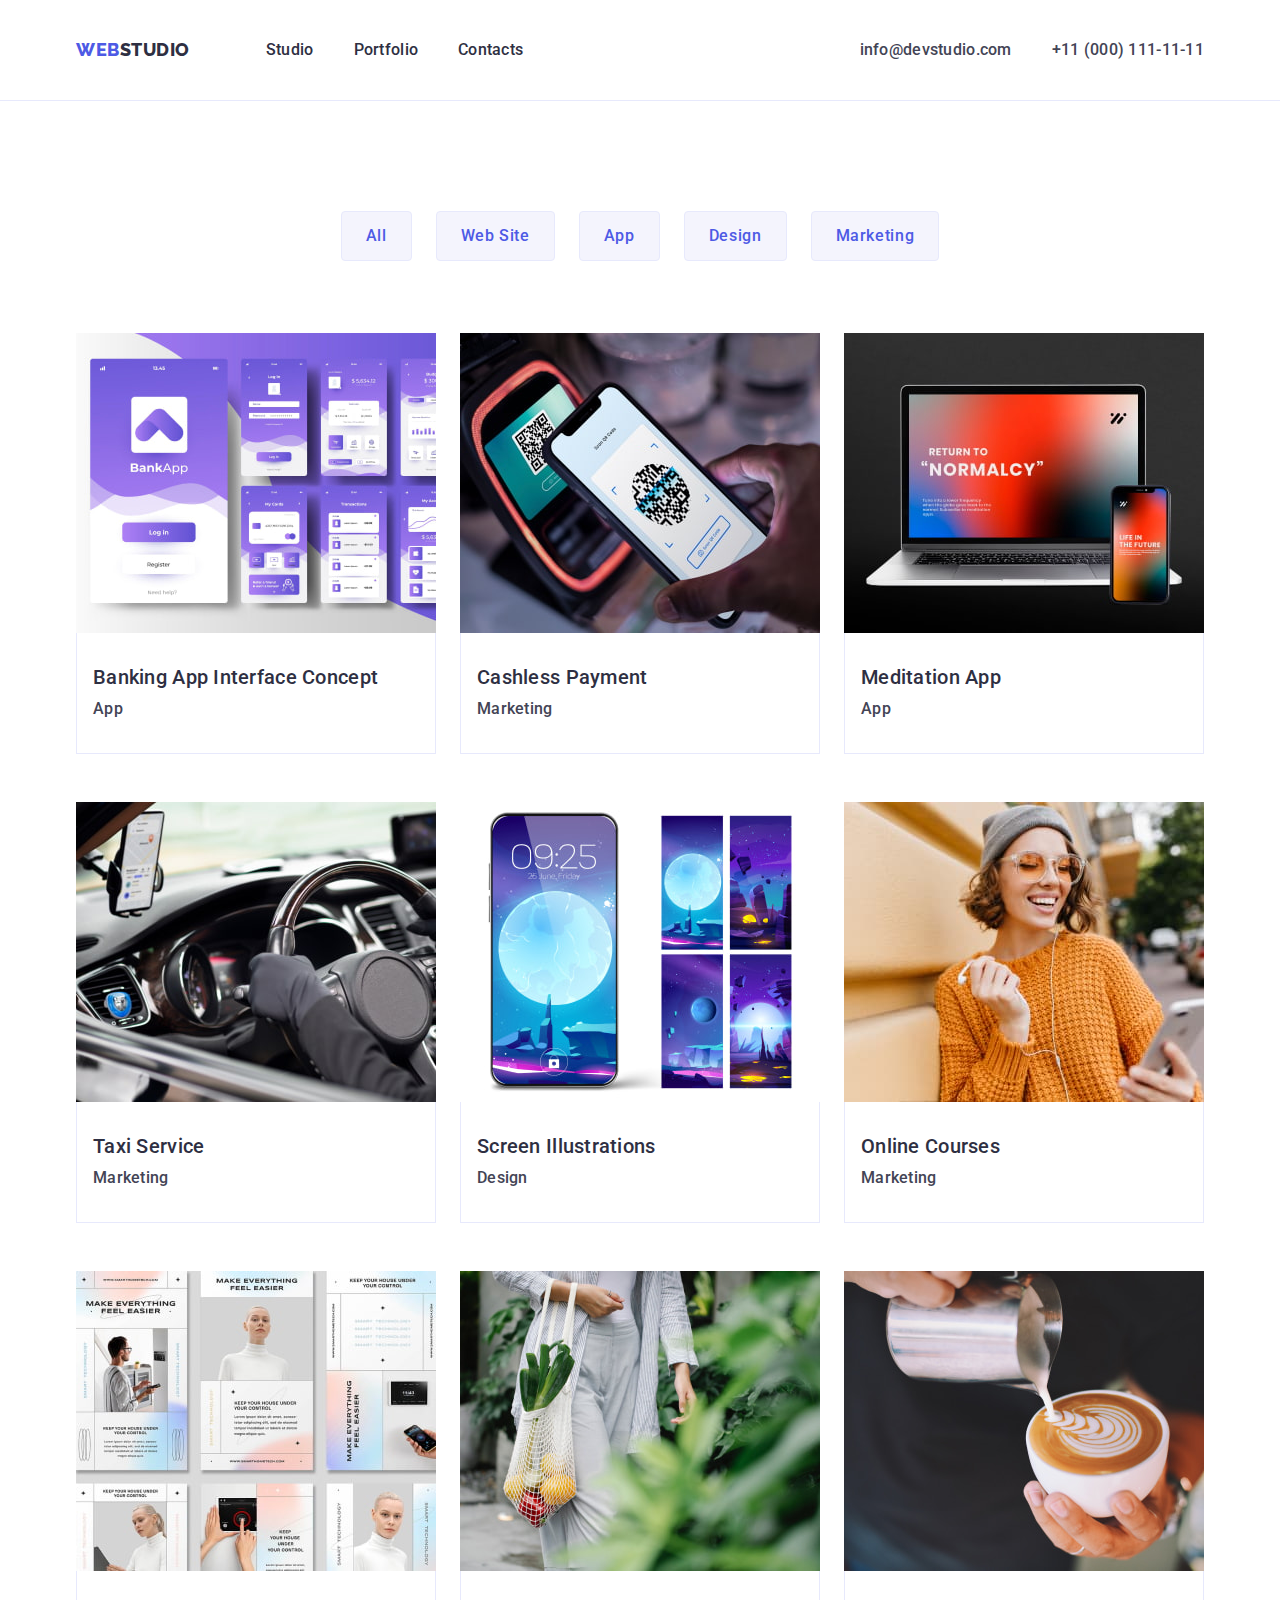
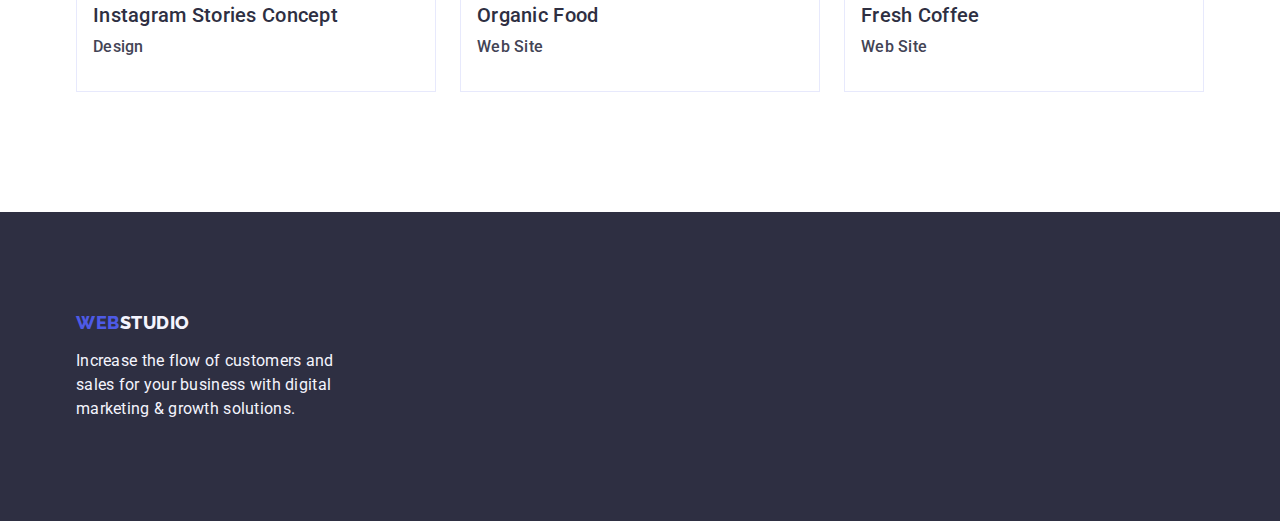
==== portfolio.html @ 1ec97498 "Initial commit" ====
<!DOCTYPE html>
<html lang="en">
  <head>
    <meta charset="UTF-8" />
    <meta http-equiv="X-UA-Compatible" content="IE=edge" />
    <meta name="viewport" content="width=device-width, initial-scale=1.0" />

    <title>WebStudio</title>
    <!--fonts-->
    <link rel="preconnect" href="https://fonts.googleapis.com" />
    <link rel="preconnect" href="https://fonts.gstatic.com" crossorigin />
    <link
      href="https://fonts.googleapis.com/css2?family=Raleway:wght@800&family=Roboto:wght@400;500;700;900&display=swap"
      rel="stylesheet"
    />
    <!--normalize-->
    <link rel="stylesheet" href="https://cdn.jsdelivr.net/npm/modern-normalize@2.0.0/modern-normalize.min.css">


    <!--css-->
    <link rel="stylesheet" href="./css/styles.css" />
  </head>
  <body class="body">
    <!--TopLine-->
    <header class="header">
      <div class="container header-cont">
        <nav class="nav">
          <a class="logo link" href="./index.html">Web<span class="logo-span">Studio</span></a>
          <ul class="list nav-list">
            <li class="nav-list-link">
              <a class="link nav-list-item" href="./index.html">Studio</a>
            </li>
            <li class="nav-list-link">
              <a class="link nav-list-item" href="./portfolio.html">Portfolio</a>
            </li>
            <li class="nav-list-link">
              <a class="link nav-list-item" href="">Contacts</a>
            </li>
          </ul>
        </nav>
        <address class="adr">
          <ul class="list adr-list">
            <li>
              <a class="contact link" href="mailto:info@devstudio.com">info@devstudio.com</a>
            </li>
            <li><a class="contact link" href="tel:+110001111111">+11 (000) 111-11-11</a></li>
          </ul>
        </address>
      </div>
    </header>
    <main>
      <!--section 1 portf-->
      <section class="scroll-section">
        <div class="container">
          <h1 class="visually-hidden">portfolio</h1>
          <ul class="list portf-btn">
            <li><button type="button" class="scroll-btn">All</button></li>
            <li><button type="button" class="scroll-btn">Web Site</button></li>
            <li><button type="button" class="scroll-btn">App</button></li>
            <li><button type="button" class="scroll-btn">Design</button></li>
            <li><button type="button" class="scroll-btn">Marketing</button></li>
          </ul>
        

        <ul class="list portf-list">
          <li class="portf-item">
            <a class="link" href="">
              <img class="img-portf" src="./images/portfolio/r1-3.jpg" alt="interesting picture" width="360" />
              <div class="name-container">
                <h2 class="row-title">Banking App Interface Concept</h2>
                <p class="row-paragf">App</p>
              </div>
            </a>
          </li>
          <li class="portf-item">
            <a class="link" href="">
              <img class="img-portf" src="./images/portfolio/r1-2.jpg" alt="interesting picture" width="360" />
              <div class="name-container">
                <h2 class="row-title">Cashless Payment</h2>
                <p class="row-paragf">Marketing</p>
              </div>
            </a>
          </li>
          <li class="portf-item">
            <a class="link" href="">
              <img class="img-portf" src="./images/portfolio/r1-1.jpg" alt="interesting picture" width="360" />
              <div class="name-container">
                <h2 class="row-title">Meditation App</h2>
                <p class="row-paragf">App</p>
              </div>
            </a>
          </li>

          <li class="portf-item">
            <a class="link" href="">
              <img class="img-portf" src="./images/portfolio/r2-3.jpg" alt="interesting picture" width="360" />
              <div class="name-container">
                <h2 class="row-title">Taxi Service</h2>
                <p class="row-paragf">Marketing</p>
              </div>
            </a>
          </li>
          <li class="portf-item">
            <a class="link" href="">
              <img class="img-portf" src="./images/portfolio/r2-2.jpg" alt="interesting picture" width="360" />
              <div class="name-container">
                <h2 class="row-title">Screen Illustrations</h2>
                <p class="row-paragf">Design</p>
              </div>
            </a>
          </li>
          <li class="portf-item">
            <a class="link" href="">
              <img class="img-portf" src="./images/portfolio/r2-1.jpg" alt="interesting picture" width="360" />
              <div class="name-container">
                <h2 class="row-title">Online Courses</h2>
                <p class="row-paragf">Marketing</p>
              </div>
            </a>
          </li>

          <li class="portf-item">
            <a class="link" href="">
              <img class="img-portf" src="./images/portfolio/r3-1.jpg" alt="interesting picture" width="360" />
              <div class="name-container">
                <h2 class="row-title">Instagram Stories Concept</h2>
                <p class="row-paragf">Design</p>
              </div>
            </a>
          </li>
          <li class="portf-item">
            <a class="link" href="">
              <img class="img-portf" src="./images/portfolio/r3-2.jpg" alt="interesting picture" width="360" />
              <div class="name-container">
                <h2 class="row-title">Organic Food</h2>
                <p class="row-paragf">Web Site</p>
              </div>
            </a>
          </li>
          <li class="portf-item">
            <a class="link" href="">
              <img class="img-portf" src="./images/portfolio/r3-3.jpg" alt="interesting picture" width="360" />
              <div class="name-container">
                <h2 class="row-title">Fresh Coffee</h2>
                <p class="row-paragf">Web Site</p>
              </div>
            </a>
          </li>
        </ul>
      </div>
      </section>
    </main>
    <!--footer-->
    <footer class="footer">
      <div class="container">
        <a class="footer-logo link" href="./index.html"
          >Web<span class="footer-logo-span">Studio</span></a
        >
        <p class="footer-par">
          Increase the flow of customers and sales for your business with digital marketing & growth
          solutions.
        </p>
      </div>
    </footer>
  </body>
</html>
---- css/styles.css ----
/** common styles**/

:root {
  --maincolor: #434455;
  --mainbg: #ffffff;
  --main-white: #f4f4fd;
  --main-blue: #2e2f42;
  --link-hov-foc: #404bbf;
  --logo1color: #4d5ae5;
}

body {
  font-family: 'Roboto', sans-serif;
  font-size: 14px;
  letter-spacing: 0.02em;
  line-height: 1.29;
  font-weight: 400;
  color: var(--maincolor);
  background-color: var(--mainbg);
}

*,
**::before,
**::after {
  box-sizing: border-box;
}
img {
  display: block;
}

h1,
h2,
h3,
h4,
h5,
h6,
p {
  margin: 0;
}

ol,
ul {
  list-style: none;
  padding: 0;
}
address {
  font-style: normal;
}

button {
  cursor: pointer;
}

.list {
  list-style: none;
  text-decoration: none;
}

.link {
  text-decoration: none;
  font-weight: 500;
  font-size: 16px;
  line-height: 1.5;

  color: var(--main-blue);
}

.link:focus,
.link:hover {
  color: var(--link-hov-foc);
  background-color: var(--mainbg);
}

.container {
  width: 1158px;
  margin-left: auto;
  margin-right: auto;
  padding-left: 15px;
  padding-right: 15px;
}
.section {
  padding-top: 60px;
  padding-bottom: 60px;
}
.visually-hidden {
  position: absolute;
  width: 1px;
  height: 1px;
  margin: -1px;
  border: 0;
  padding: 0;
  
  white-space: nowrap;
  clip-path: inset(100%);
  clip: rect(0 0 0 0);
  overflow: hidden;
}

/** header**/
.header {
  border-bottom: 1px solid #e7e9fc;
}
.header-cont {
  display: flex;
  align-items: center;
  justify-content: space-between;
}

.nav {
  background-color: var(--mainbg);
  display: flex;
  align-items: center;
}

.logo {
  font-family: 'Raleway', sans-serif;
  font-style: normal;
  font-weight: 800;
  font-size: 18px;
  line-height: 1.17;
  letter-spacing: 0.03em;
  text-transform: uppercase;
  color: var(--logo1color);

  margin-right: 76px;
}
.logo-span {
  font-family: 'Raleway';
  font-style: normal;
  font-weight: 800;
  font-size: 18px;
  line-height: 1.17;
  letter-spacing: 0.03em;
  text-transform: uppercase;
  color: var(--main-blue);
}
.nav-list {
  display: flex;
  align-items: center;

  gap: 40px;
  
}
.nav-list-item {
  padding-top: 24px;
  padding-bottom: 24px;

}

.adr-list {
  display: flex;
  align-items: center;
  gap: 40px;
  padding: 24px 0;
}

.contact {
  font-style: normal;
  font-size: 16px;
  line-height: 1.5;

  color: var(--maincolor);
}

/** hero**/

.hero {
  background-color: var(--main-blue);
  padding-top: 188px;
  padding-bottom: 188px;
}
.hero-title {
  font-weight: 700;
  font-size: 56px;
  line-height: 1.07;
  text-align: center;
  margin: 0 auto;

  max-width: 496px;

  color: var(--mainbg);
}
.hero-btn {
  display: block;
  margin: 0 auto;
  min-width: 169px;
  height: 56px;
  border: none;
  border-radius: 4px;
  font-family: inherit;
  font-weight: 500;
  font-size: 16px;
  line-height: 1.5;
  letter-spacing: 0.04em;

  color: var(--mainbg);
  background: var(--logo1color);
}

.hero-btn:hover,
.hero-btn:focus {
  background-color: var(--link-hov-foc);
}

/** sec one**/
.one {
  padding-top: 120px;
  padding-bottom: 120px;
}

.secone-list {
  display: flex;
  gap: 24px;
}
.sec-one-item > h3 {
  font-weight: 500;
  font-size: 20px;
  line-height: 1.2;
  color: var(--main-blue);
  margin-bottom: 8px;
}

.sec-one-item {
  color: var(--maincolor);
  width: calc((100% - 72px) / 4);
}
.secone-par {
  font-size: 16px;
  font-family: Roboto;
  line-height: 1.5;
  color: var(--maincolor);
}

/** sec two**/
.two {
  padding-bottom: 120px;
}
.sec-two-title {
  margin-bottom: 72px;
  font-weight: 700;
  font-size: 36px;
  line-height: 1.11;
  text-align: center;

  text-transform: capitalize;
  color: var(--main-blue);
}
.sectwo-list {
  display: flex;
  gap: 24px;
}

.sectwo-item {
  width: calc((100% - 48px) / 3);
}
/** sec three **/

.three {
  background-color: var(--main-white);
  padding-top: 120px;
  padding-bottom: 120px;
}

.secthree-title {
  margin-bottom: 72px;
  font-weight: 700;
  font-size: 36px;
  line-height: 1.11;
  text-align: center;

  text-transform: capitalize;
  color: var(--main-blue);
}
.secthree-list {
  display: flex;
  gap: 24px;
}
.sec-three-img {
  margin-bottom: 32px;

  border-radius: 0px 0px 4px 4px;
}
.sectreecont {
  padding: 32px 16px;
}

.secthree-name {
  margin-bottom: 8px;
  font-weight: 500;
  font-size: 20px;
  line-height: 1.2;
  text-align: center;

  color: var(--main-blue);
}
.sec-three-item {
  border-radius: 0px 0px 4px 4px;
  background-color: var(--mainbg);
}
.secthree-par {
  font-size: 16px;
  line-height: 1.5;
  text-align: center;
}

/** footer **/

.footer {
  background-color: var(--main-blue);

  padding-top: 100px;
  padding-bottom: 100px;

  font-size: 16px;
  line-height: 1.5;

  color: var(--main-white);
}

.footer-logo {
  display: inline-block;
  margin-bottom: 16px;
}

.footer .footer-logo {
  font-family: 'Raleway', sans-serif;
  font-style: normal;
  font-weight: 800;
  font-size: 18px;
  line-height: 1.17;
  letter-spacing: 0.03em;
  text-transform: uppercase;
  color: var(--logo1color);
}
.footer-logo-span {
  font-family: 'Raleway';
  font-style: normal;
  font-weight: 800;
  font-size: 18px;
  line-height: 1.17;
  letter-spacing: 0.03em;
  text-transform: uppercase;
  color: var(--main-white);
}
.footer-logo:hover,
.footer-logo:focus,
.footer-logo-span:hover,
.footer-logo-span:focus {
  background-color: var(--main-blue);
}

.footer-par {
  font-size: 16px;
  font-family: Roboto;
  font-style: normal;
  line-height: 1.5;

  width: 264px;
}
/** portfolio **/

/** srolls **/
.scroll-section {
  padding-top: 96px;
  padding-bottom: 120px;
}
.portf-btn {
  display: flex;

  margin-bottom: 72px;
  gap: 24px;
  justify-content: center;
}

.scroll-btn {
  padding: 12px 24px;
  border: 1px solid #e7e9fc;
  border-radius: 4px;
  font-family: 'Roboto', sans-serif;
  font-weight: 500;
  font-size: 16px;
  line-height: 1.5;
  text-align: center;
  letter-spacing: 0.04em;
  color: var(--logo1color);
  background-color: var(--main-white);
}

.scroll-btn:hover,
.scroll-btn:focus {
  border: 1px solid transparent;
  font-family: 'Roboto', sans-serif;
  font-weight: 500;
  font-size: 16px;
  line-height: 1.5;
  text-align: center;
  letter-spacing: 0.04em;
  background-color: var(--link-hov-foc);
  color: var(--mainbg);
}

.portf-list {
  margin: 0 auto;
  display: flex;
  flex-wrap: wrap;
  align-items: center;
  gap: 24px;
  align-content: flex-start;

  row-gap: 48px;
}

.portf-item {
  font-size: 16px;
  line-height: 1.5;

  color: var(--maincolor);
}
.name-container {
  padding: 32px 16px;
  border: 1px solid #e7e9fc;
  border-top: none;
}

.row-title {
  font-weight: 500;
  font-size: 20px;
  line-height: 1.2;

  color: var(--main-blue);
  margin-bottom: 8px;
}
.row-paragf {
  font-size: 16px;
  line-height: 1.5;

  color: var(--maincolor);
}
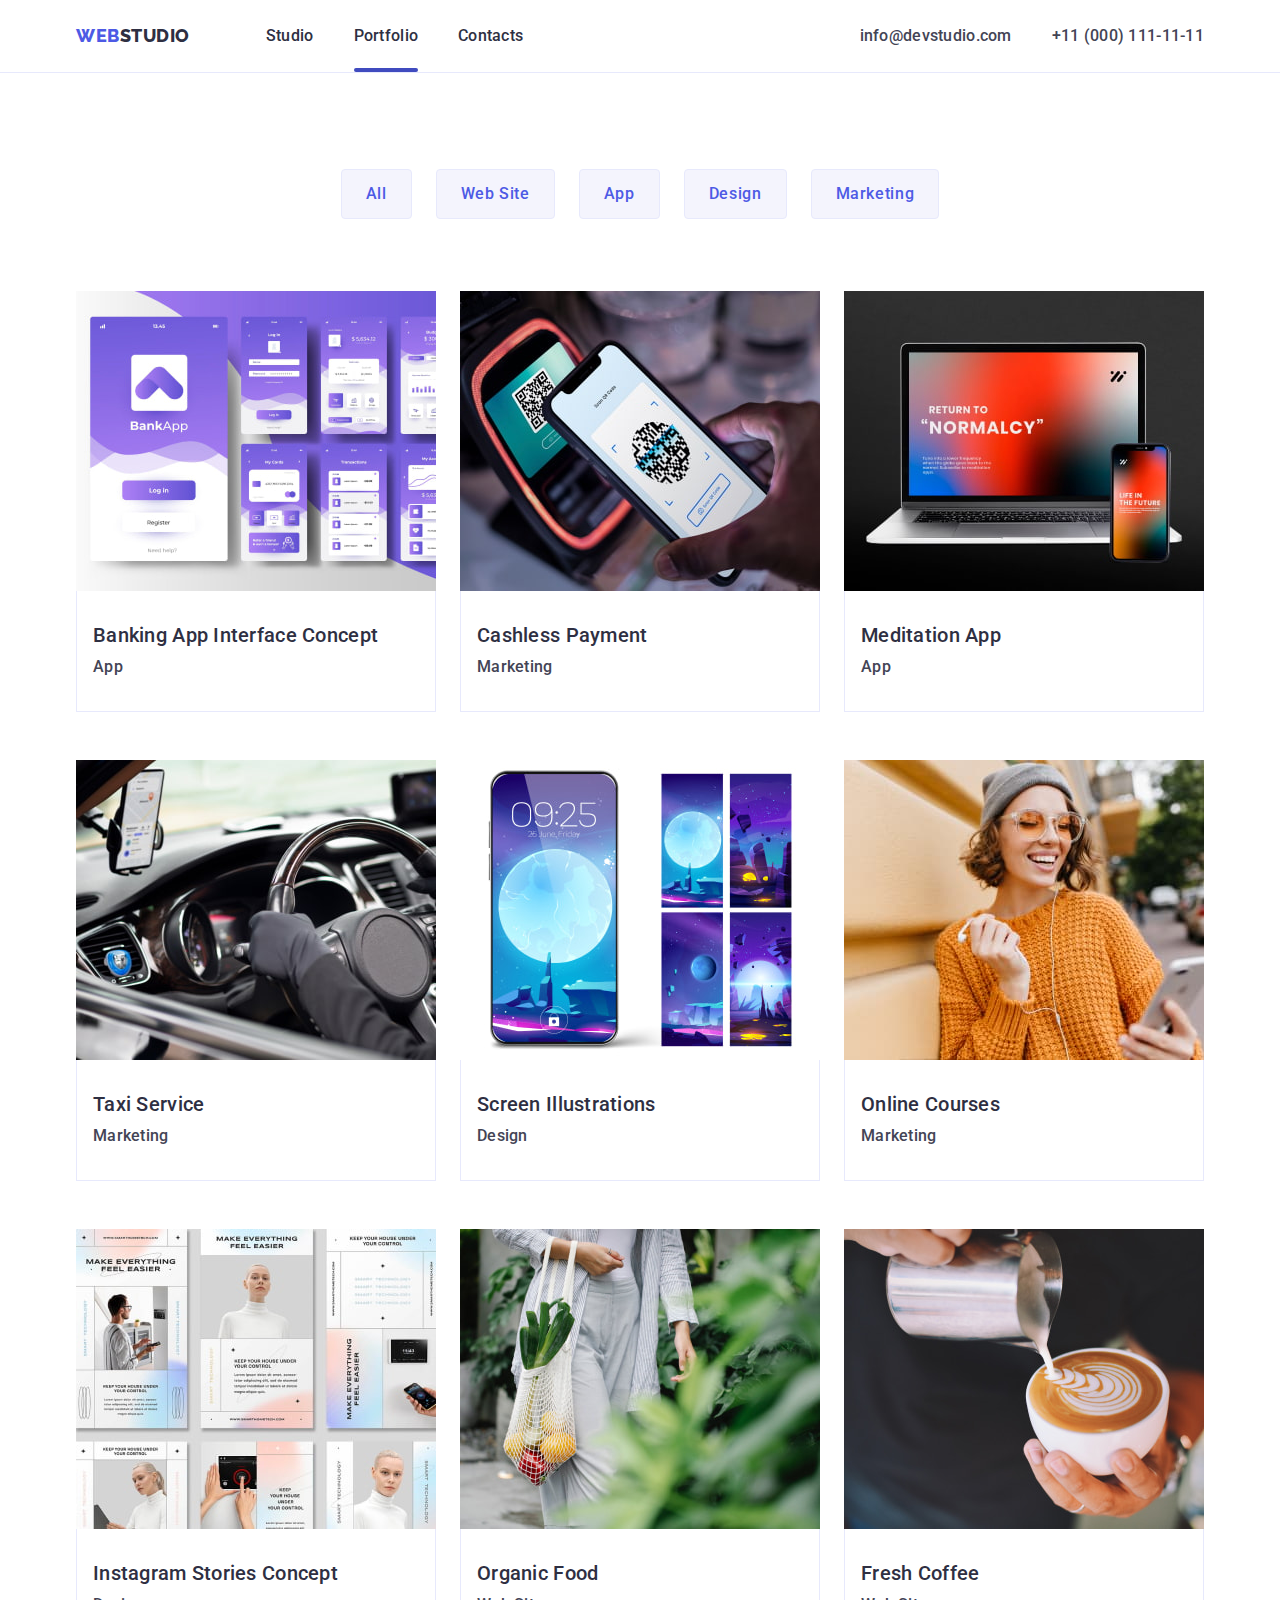
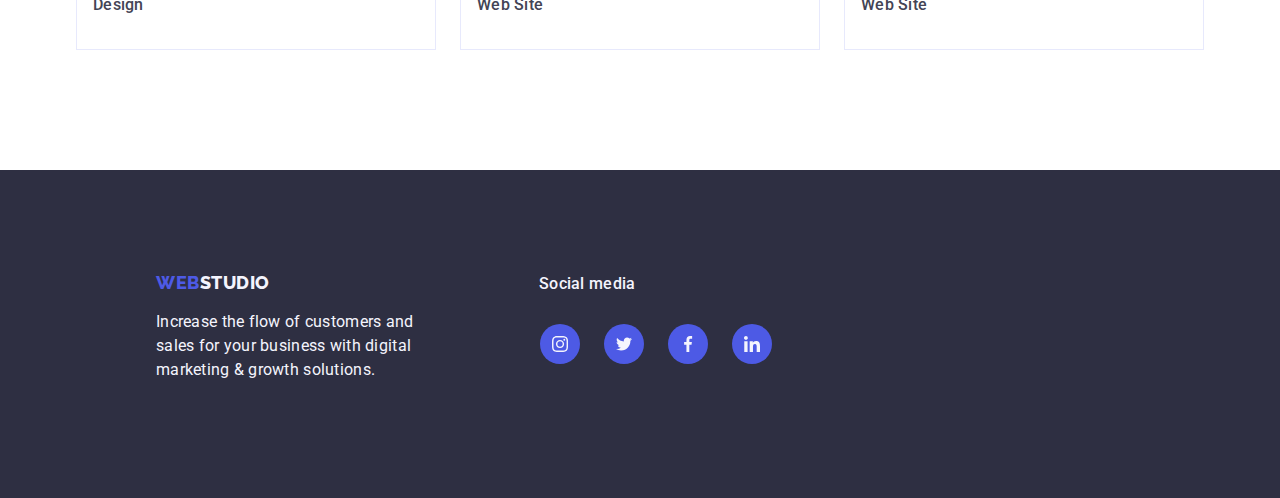
==== commit e94a92f8: "Add files via upload" ====
--- a/portfolio.html
+++ b/portfolio.html
@@ -14,8 +14,10 @@
       rel="stylesheet"
     />
     <!--normalize-->
-    <link rel="stylesheet" href="https://cdn.jsdelivr.net/npm/modern-normalize@2.0.0/modern-normalize.min.css">
-
+    <link
+      rel="stylesheet"
+      href="https://cdn.jsdelivr.net/npm/modern-normalize@2.0.0/modern-normalize.min.css"
+    />
 
     <!--css-->
     <link rel="stylesheet" href="./css/styles.css" />
@@ -30,8 +32,8 @@
             <li class="nav-list-link">
               <a class="link nav-list-item" href="./index.html">Studio</a>
             </li>
-            <li class="nav-list-link">
-              <a class="link nav-list-item" href="./portfolio.html">Portfolio</a>
+            <li class="nav-list-link active">
+              <a class="link nav-list-item active" href="./portfolio.html">Portfolio</a>
             </li>
             <li class="nav-list-link">
               <a class="link nav-list-item" href="">Contacts</a>
@@ -60,94 +62,150 @@
             <li><button type="button" class="scroll-btn">Design</button></li>
             <li><button type="button" class="scroll-btn">Marketing</button></li>
           </ul>
-        
-
-        <ul class="list portf-list">
-          <li class="portf-item">
-            <a class="link" href="">
-              <img class="img-portf" src="./images/portfolio/r1-3.jpg" alt="interesting picture" width="360" />
-              <div class="name-container">
-                <h2 class="row-title">Banking App Interface Concept</h2>
-                <p class="row-paragf">App</p>
+
+          <ul class="list portf-list">
+            <li class="portf-item">
+              <a class="link" href="">
+                <img
+                  class="img-portf"
+                  src="./images/portfolio/r1-3.jpg"
+                  alt="interesting picture"
+                  width="360"
+                />
+                <div class="name-container">
+                  <h2 class="row-title">Banking App Interface Concept</h2>
+                  <p class="row-paragf">App</p>
+                </div>
+              </a>
+            </li>
+            <li class="portf-item">
+              
+              <a class="link" href="">
+                <div class="portf-item-wrap">
+                <img
+                  class="img-portf"
+                  src="./images/portfolio/r1-2.jpg"
+                  alt="interesting picture"
+                  width="360"
+                />
+               
+               <div class="overlay-portf">
+                <p>14 Stylish and User-Friendly App Design Concepts · Task Manager App · Calorie Tracker App · Exotic Fruit Ecommerce App · Cloud Storage App</p>
               </div>
-            </a>
-          </li>
-          <li class="portf-item">
-            <a class="link" href="">
-              <img class="img-portf" src="./images/portfolio/r1-2.jpg" alt="interesting picture" width="360" />
-              <div class="name-container">
-                <h2 class="row-title">Cashless Payment</h2>
-                <p class="row-paragf">Marketing</p>
-              </div>
-            </a>
-          </li>
-          <li class="portf-item">
-            <a class="link" href="">
-              <img class="img-portf" src="./images/portfolio/r1-1.jpg" alt="interesting picture" width="360" />
-              <div class="name-container">
-                <h2 class="row-title">Meditation App</h2>
-                <p class="row-paragf">App</p>
-              </div>
-            </a>
-          </li>
-
-          <li class="portf-item">
-            <a class="link" href="">
-              <img class="img-portf" src="./images/portfolio/r2-3.jpg" alt="interesting picture" width="360" />
-              <div class="name-container">
-                <h2 class="row-title">Taxi Service</h2>
-                <p class="row-paragf">Marketing</p>
-              </div>
-            </a>
-          </li>
-          <li class="portf-item">
-            <a class="link" href="">
-              <img class="img-portf" src="./images/portfolio/r2-2.jpg" alt="interesting picture" width="360" />
-              <div class="name-container">
-                <h2 class="row-title">Screen Illustrations</h2>
-                <p class="row-paragf">Design</p>
-              </div>
-            </a>
-          </li>
-          <li class="portf-item">
-            <a class="link" href="">
-              <img class="img-portf" src="./images/portfolio/r2-1.jpg" alt="interesting picture" width="360" />
-              <div class="name-container">
-                <h2 class="row-title">Online Courses</h2>
-                <p class="row-paragf">Marketing</p>
-              </div>
-            </a>
-          </li>
-
-          <li class="portf-item">
-            <a class="link" href="">
-              <img class="img-portf" src="./images/portfolio/r3-1.jpg" alt="interesting picture" width="360" />
-              <div class="name-container">
-                <h2 class="row-title">Instagram Stories Concept</h2>
-                <p class="row-paragf">Design</p>
-              </div>
-            </a>
-          </li>
-          <li class="portf-item">
-            <a class="link" href="">
-              <img class="img-portf" src="./images/portfolio/r3-2.jpg" alt="interesting picture" width="360" />
-              <div class="name-container">
-                <h2 class="row-title">Organic Food</h2>
-                <p class="row-paragf">Web Site</p>
-              </div>
-            </a>
-          </li>
-          <li class="portf-item">
-            <a class="link" href="">
-              <img class="img-portf" src="./images/portfolio/r3-3.jpg" alt="interesting picture" width="360" />
-              <div class="name-container">
-                <h2 class="row-title">Fresh Coffee</h2>
-                <p class="row-paragf">Web Site</p>
-              </div>
-            </a>
-          </li>
-        </ul>
-      </div>
+            </div>
+
+                <div class="name-container">
+                  <h2 class="row-title">Cashless Payment</h2>
+                  <p class="row-paragf">Marketing</p>
+                </div>
+              </a>
+            
+            
+            
+
+            </li>
+            <li class="portf-item">
+              <a class="link" href="">
+                <img
+                  class="img-portf"
+                  src="./images/portfolio/r1-1.jpg"
+                  alt="interesting picture"
+                  width="360"
+                />
+                <div class="name-container">
+                  <h2 class="row-title">Meditation App</h2>
+                  <p class="row-paragf">App</p>
+                </div>
+              </a>
+            </li>
+
+            <li class="portf-item">
+              <a class="link" href="">
+                <img
+                  class="img-portf"
+                  src="./images/portfolio/r2-3.jpg"
+                  alt="interesting picture"
+                  width="360"
+                />
+                <div class="name-container">
+                  <h2 class="row-title">Taxi Service</h2>
+                  <p class="row-paragf">Marketing</p>
+                </div>
+              </a>
+            </li>
+            <li class="portf-item">
+              <a class="link" href="">
+                <img
+                  class="img-portf"
+                  src="./images/portfolio/r2-2.jpg"
+                  alt="interesting picture"
+                  width="360"
+                />
+                <div class="name-container">
+                  <h2 class="row-title">Screen Illustrations</h2>
+                  <p class="row-paragf">Design</p>
+                </div>
+              </a>
+            </li>
+            <li class="portf-item">
+              <a class="link" href="">
+                <img
+                  class="img-portf"
+                  src="./images/portfolio/r2-1.jpg"
+                  alt="interesting picture"
+                  width="360"
+                />
+                <div class="name-container">
+                  <h2 class="row-title">Online Courses</h2>
+                  <p class="row-paragf">Marketing</p>
+                </div>
+              </a>
+            </li>
+
+            <li class="portf-item">
+              <a class="link" href="">
+                <img
+                  class="img-portf"
+                  src="./images/portfolio/r3-1.jpg"
+                  alt="interesting picture"
+                  width="360"
+                />
+                <div class="name-container">
+                  <h2 class="row-title">Instagram Stories Concept</h2>
+                  <p class="row-paragf">Design</p>
+                </div>
+              </a>
+            </li>
+            <li class="portf-item">
+              <a class="link" href="">
+                <img
+                  class="img-portf"
+                  src="./images/portfolio/r3-2.jpg"
+                  alt="interesting picture"
+                  width="360"
+                />
+                <div class="name-container">
+                  <h2 class="row-title">Organic Food</h2>
+                  <p class="row-paragf">Web Site</p>
+                </div>
+              </a>
+            </li>
+            <li class="portf-item">
+              <a class="link" href="">
+                <img
+                  class="img-portf"
+                  src="./images/portfolio/r3-3.jpg"
+                  alt="interesting picture"
+                  width="360"
+                />
+                <div class="name-container">
+                  <h2 class="row-title">Fresh Coffee</h2>
+                  <p class="row-paragf">Web Site</p>
+                </div>
+              </a>
+            </li>
+          </ul>
+        </div>
       </section>
     </main>
     <!--footer-->
@@ -160,6 +218,37 @@
           Increase the flow of customers and sales for your business with digital marketing & growth
           solutions.
         </p>
+        <h3 class="footer-media">Social media</h3>
+        <ul class="secthreeiconlist">
+          <li>
+            <a class="secthreeiconbg" href="" aria-label="socialnetwork">
+              <svg class="secthreeicon" width="16px" height="16px">
+                <use href="./images/icons.svg#icon-instagram-2"></use>
+              </svg>
+            </a>
+          </li>
+          <li>
+            <a class="secthreeiconbg" href="" aria-label="socialnetwork">
+              <svg class="secthreeicon" width="16px" height="16px">
+                <use href="./images/icons.svg#icon-twitter-1"></use>
+              </svg>
+            </a>
+          </li>
+          <li>
+            <a class="secthreeiconbg" href="" aria-label="socialnetwork">
+              <svg class="secthreeicon" width="16px" height="16px">
+                <use href="./images/icons.svg#icon-facebook-1"></use>
+              </svg>
+            </a>
+          </li>
+          <li>
+            <a class="secthreeiconbg" href="" aria-label="socialnetwork">
+              <svg class="secthreeicon" width="16px" height="16px">
+                <use href="./images/icons.svg#icon-linkedin-1"></use>
+              </svg>
+            </a>
+          </li>
+        </ul>
       </div>
     </footer>
   </body>
--- a/css/styles.css
+++ b/css/styles.css
@@ -7,6 +7,9 @@
   --main-blue: #2e2f42;
   --link-hov-foc: #404bbf;
   --logo1color: #4d5ae5;
+  --lightgrey: #8e8f99;
+  --socialnet-link-hover: #31d0aa;
+  --hover-anim: 250ms cubic-bezier(0.4, 0, 0.2, 1);
 }
 
 body {
@@ -17,6 +20,7 @@
   font-weight: 400;
   color: var(--maincolor);
   background-color: var(--mainbg);
+ 
 }
 
 *,
@@ -54,6 +58,7 @@
 .list {
   list-style: none;
   text-decoration: none;
+  margin: 0;
 }
 
 .link {
@@ -63,6 +68,7 @@
   line-height: 1.5;
 
   color: var(--main-blue);
+  transition: color var(--hover-anim), background-color var(--hover-anim);
 }
 
 .link:focus,
@@ -89,7 +95,7 @@
   margin: -1px;
   border: 0;
   padding: 0;
-  
+
   white-space: nowrap;
   clip-path: inset(100%);
   clip: rect(0 0 0 0);
@@ -99,6 +105,8 @@
 /** header**/
 .header {
   border-bottom: 1px solid #e7e9fc;
+  max-width: 1440px;
+  margin: 0 auto;
 }
 .header-cont {
   display: flex;
@@ -134,17 +142,18 @@
   text-transform: uppercase;
   color: var(--main-blue);
 }
+.logo:hover.link {
+  color: var(--logo1color);
+}
 .nav-list {
   display: flex;
   align-items: center;
 
   gap: 40px;
-  
-}
-.nav-list-item {
+}
+.nav-list-link {
   padding-top: 24px;
   padding-bottom: 24px;
-
 }
 
 .adr-list {
@@ -162,16 +171,40 @@
   color: var(--maincolor);
 }
 
+.nav-list-link {
+  display: flex;
+  position: relative;
+}
+.nav-list-item.active::after {
+  content: '';
+  display: block;
+  position: absolute;
+  bottom: 0;
+  left: 0;
+  width: 100%;
+  height: 4px;
+  background-color: var(--link-hov-foc);
+  border-radius: 2px;
+}
+
 /** hero**/
 
 .hero {
+  width: 1440px;
+  margin: 0 auto;
+
   background-color: var(--main-blue);
   padding-top: 188px;
   padding-bottom: 188px;
-}
+  background-image: linear-gradient(rgba(46, 47, 66, 0.7), rgba(46, 47, 66, 0.7)),
+    url(../images/hero/hero.jpg);
+  
+}
+
 .hero-title {
   font-weight: 700;
   font-size: 56px;
+
   line-height: 1.07;
   text-align: center;
   margin: 0 auto;
@@ -195,6 +228,7 @@
 
   color: var(--mainbg);
   background: var(--logo1color);
+  transition: background-color var(--hover-anim);
 }
 
 .hero-btn:hover,
@@ -206,6 +240,7 @@
 .one {
   padding-top: 120px;
   padding-bottom: 120px;
+  margin: 0 auto;
 }
 
 .secone-list {
@@ -231,6 +266,15 @@
   color: var(--maincolor);
 }
 
+.sec1iconcont {
+  width: 264px;
+  height: 112px;
+  border-radius: 4px;
+  margin-bottom: 8px;
+  background-color: var(--main-white);
+  padding: 24px 100px;
+}
+
 /** sec two**/
 .two {
   padding-bottom: 120px;
@@ -259,6 +303,7 @@
   background-color: var(--main-white);
   padding-top: 120px;
   padding-bottom: 120px;
+  margin-bottom: 120px;
 }
 
 .secthree-title {
@@ -275,10 +320,12 @@
   display: flex;
   gap: 24px;
 }
+.sec-three-item {
+  box-shadow: 0px 2px 1px 0px #2e2f4214, 0px 1px 1px 0px #2e2f4229, 0px 1px 6px 0px #2e2f4214;
+  border-radius: 0px, 0px, 4px, 4px;
+  background-color: var(--mainbg);
+}
 .sec-three-img {
-  margin-bottom: 32px;
-
-  border-radius: 0px 0px 4px 4px;
 }
 .sectreecont {
   padding: 32px 16px;
@@ -293,32 +340,96 @@
 
   color: var(--main-blue);
 }
-.sec-three-item {
-  border-radius: 0px 0px 4px 4px;
-  background-color: var(--mainbg);
-}
+
 .secthree-par {
   font-size: 16px;
   line-height: 1.5;
   text-align: center;
+  margin-bottom: 8px;
+}
+
+.secthreeiconlist {
+  display: flex;
+  gap: 24px;
+}
+.secthreeiconbg {
+  width: 40px;
+  height: 40px;
+  background-color: var(--logo1color);
+  border-radius: 50%;
+  display: block;
+  padding: 12px 12px;
+  gap: 24px;
+  transition: background-color var(--hover-anim);
+}
+.secthreeiconbg:hover {
+  background-color: var(--socialnet-link-hover);
+}
+.secthreeicon {
+}
+/** section four**/
+.four {
+  margin: 0 auto;
+}
+.sec-four-title {
+  font-size: 36px;
+  font-weight: 700;
+  line-height: 1.11;
+  text-align: center;
+  margin-bottom: 72px;
+}
+
+.sec-four-list {
+  display: flex;
+  justify-content: center;
+  flex-shrink: 0;
+  gap: 24px;
+  padding-bottom: 120px;
+}
+.client-link {
+  display: flex;
+  width: 168px;
+  height: 88px;
+  justify-content: center;
+  align-items: center;
+
+  padding: 16px 32px;
+  border-radius: 4px;
+  border: 1px solid var(--lightgrey);
+  transition: border-color var(--hover-anim);
+}
+.client-icon {
+  fill: var(--maincolor);
+  transition: fill var(--hover-anim);
+}
+.client-link:hover {
+  border-color: var(--link-hov-foc);
+}
+.client-link:hover .client-icon {
+  fill: var(--link-hov-foc);
 }
 
 /** footer **/
 
 .footer {
+  width: 1440px;
+
   background-color: var(--main-blue);
 
-  padding-top: 100px;
-  padding-bottom: 100px;
-
-  font-size: 16px;
-  line-height: 1.5;
-
+  padding-top: 101.5px;
+  padding-bottom: 189.5px;
   color: var(--main-white);
+  margin: 0 auto;
+  position: relative;
+}
+.footer .container {
+  display: flex;
+  gap: 269px;
+  justify-content: baseline;
 }
 
 .footer-logo {
-  display: inline-block;
+  display: block;
   margin-bottom: 16px;
 }
 
@@ -350,13 +461,83 @@
 }
 
 .footer-par {
+  display: block;
+
+  position: absolute;
+  top: 140px;
+  left: 156px;
+
   font-size: 16px;
   font-family: Roboto;
   font-style: normal;
   line-height: 1.5;
 
   width: 264px;
-}
+  height: 72px;
+}
+.footer-media {
+  font-size: 16px;
+
+  font-weight: 500;
+  line-height: 1.5;
+  letter-spacing: 0.32px;
+}
+
+.footer .secthreeiconlist {
+  position: absolute;
+  top: 140px;
+  left: 540px;
+}
+/** backdrop **/
+.backdrop.is-hidden {
+  opacity: 0;
+  visibility: hidden;
+  pointer-events: none;
+}
+.backdrop {
+  
+  position: fixed;
+  top: 0;
+  left: 0;
+  height: 100%;
+  width: 100%;
+  background-color: rgba(46, 47, 66, 0.4);
+  transition: opacity var(--hover-anim), visibility var(--hover-anim), pointer-events var(--hover-anim);
+}
+.modal {
+  position: absolute;
+  top: 50%;
+  left: 50%;
+  transform: translatex(-50%) translatey(-50%);
+  width: 408px;
+  height: 584px;
+  flex-shrink: 0;
+  margin: 80px auto;
+  border-radius: 4px;
+  background: #fcfcfc;
+  box-shadow: 0px 2px 1px 0px rgba(0, 0, 0, 0.2), 0px 1px 3px 0px rgba(0, 0, 0, 0.12),
+    0px 1px 1px 0px rgba(0, 0, 0, 0.14);
+}
+.modal-close-btn {
+  position: absolute;
+  top: 24px;
+  right: 24px;
+  width: 24px;
+  height: 24px;
+
+  display: flex;
+  align-items: center;
+  justify-content: center;
+  padding: 0;
+  margin: 0;
+  background-color: #E7E9FC;
+  border-radius: 50%;
+  border: 1px solid rgba(0, 0, 0, 0.10);
+}
+.modal-close-icon {
+  stroke: rgba(46, 47, 66, 1);
+}
+
 /** portfolio **/
 
 /** srolls **/
@@ -384,17 +565,13 @@
   letter-spacing: 0.04em;
   color: var(--logo1color);
   background-color: var(--main-white);
+  transition: background-color var(--hover-anim), color var(--hover-anim);
 }
 
 .scroll-btn:hover,
 .scroll-btn:focus {
-  border: 1px solid transparent;
-  font-family: 'Roboto', sans-serif;
-  font-weight: 500;
-  font-size: 16px;
-  line-height: 1.5;
-  text-align: center;
-  letter-spacing: 0.04em;
+ 
+
   background-color: var(--link-hov-foc);
   color: var(--mainbg);
 }
@@ -415,6 +592,45 @@
   line-height: 1.5;
 
   color: var(--maincolor);
+  transition:  box-shadow var(--hover-anim);
+
+  
+
+  
+}
+.portf-item:hover {
+  box-shadow: 0px 2px 1px 0px rgba(46, 47, 66, 0.08), 0px 1px 1px 0px rgba(46, 47, 66, 0.16), 0px 1px 6px 0px rgba(46, 47, 66, 0.08);
+
+}
+.portf-item-wrap {
+ 
+  position: relative;
+  overflow: hidden;
+
+
+}
+.overlay-portf {
+  position: absolute;
+  top: 0;
+  left: 0;
+  padding: 40px 32px 164px 32px;
+  background-color: var(--logo1color);
+  color: var(--main-white);
+  width: 100%;
+  height: 100%;
+  
+
+
+
+font-size: 16px;
+line-height: 1.5;
+letter-spacing: 0.32px;
+transform: translateY(100%);
+transition: transform var(--hover-anim);
+
+}
+.portf-item:hover .overlay-portf {
+  transform: translateY(0);
 }
 .name-container {
   padding: 32px 16px;
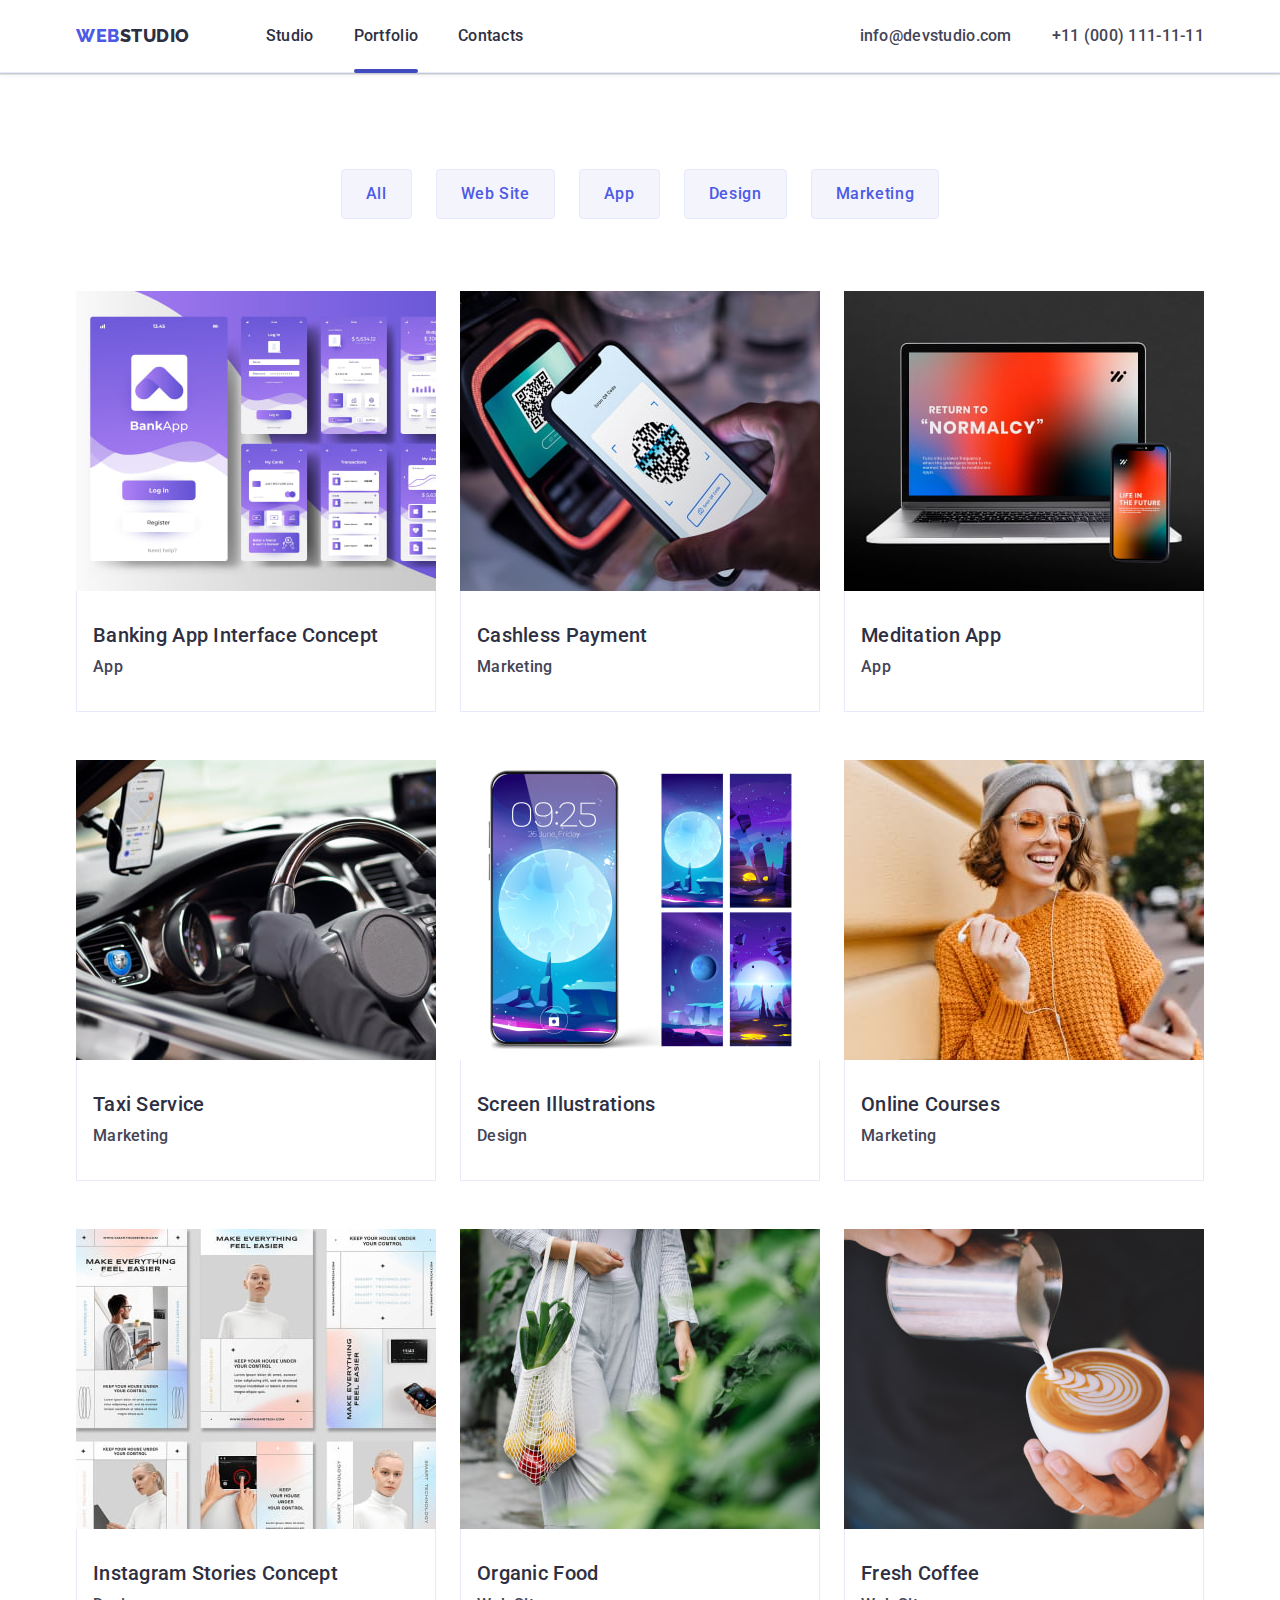
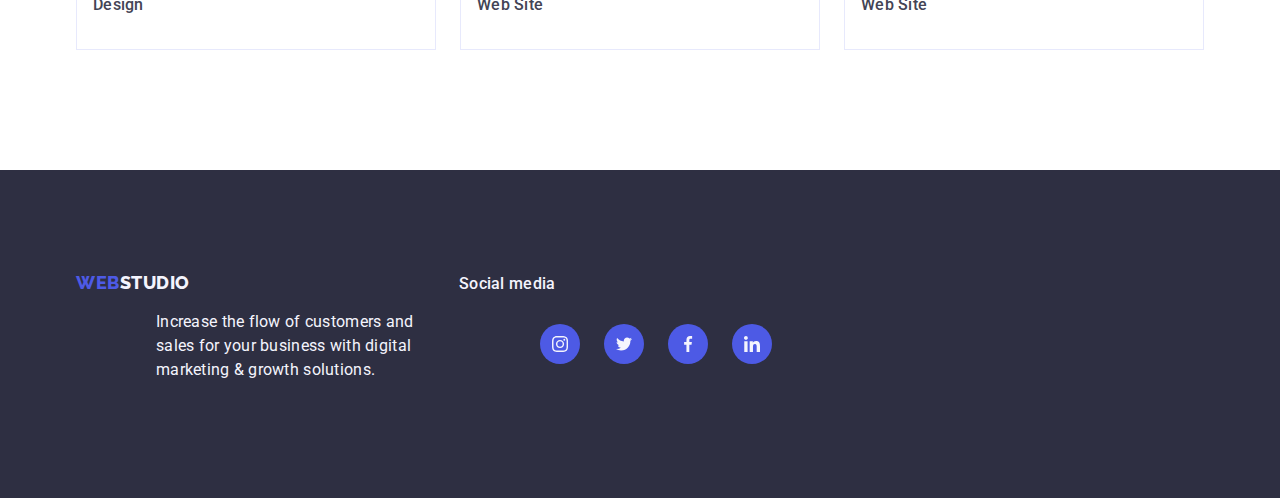
==== commit d1309cf9: "Add files via upload" ====
--- a/portfolio.html
+++ b/portfolio.html
@@ -66,12 +66,18 @@
           <ul class="list portf-list">
             <li class="portf-item">
               <a class="link" href="">
-                <img
-                  class="img-portf"
-                  src="./images/portfolio/r1-3.jpg"
-                  alt="interesting picture"
-                  width="360"
-                />
+                <div class="portf-item-wrap">
+                  <img
+                    class="img-portf"
+                    src="./images/portfolio/r1-3.jpg"
+                    alt="interesting picture"
+                    width="360"
+                  />
+                  <p class="overlay-portf">
+                    14 Stylish and User-Friendly App Design Concepts · Task Manager App · Calorie
+                    Tracker App · Exotic Fruit Ecommerce App · Cloud Storage App
+                  </p>
+                </div>
                 <div class="name-container">
                   <h2 class="row-title">Banking App Interface Concept</h2>
                   <p class="row-paragf">App</p>
@@ -79,39 +85,40 @@
               </a>
             </li>
             <li class="portf-item">
-              
-              <a class="link" href="">
-                <div class="portf-item-wrap">
-                <img
-                  class="img-portf"
-                  src="./images/portfolio/r1-2.jpg"
-                  alt="interesting picture"
-                  width="360"
-                />
-               
-               <div class="overlay-portf">
-                <p>14 Stylish and User-Friendly App Design Concepts · Task Manager App · Calorie Tracker App · Exotic Fruit Ecommerce App · Cloud Storage App</p>
-              </div>
-            </div>
+              <a class="link" href="">
+                <div class="portf-item-wrap">
+                  <img
+                    class="img-portf"
+                    src="./images/portfolio/r1-2.jpg"
+                    alt="interesting picture"
+                    width="360"
+                  />
+                  <p class="overlay-portf">
+                    14 Stylish and User-Friendly App Design Concepts · Task Manager App · Calorie
+                    Tracker App · Exotic Fruit Ecommerce App · Cloud Storage App
+                  </p>
+                </div>
 
                 <div class="name-container">
                   <h2 class="row-title">Cashless Payment</h2>
                   <p class="row-paragf">Marketing</p>
                 </div>
               </a>
-            
-            
-            
-
-            </li>
-            <li class="portf-item">
-              <a class="link" href="">
+            </li>
+            <li class="portf-item">
+              <a class="link" href="">
+                <div class="portf-item-wrap">
                 <img
                   class="img-portf"
                   src="./images/portfolio/r1-1.jpg"
                   alt="interesting picture"
                   width="360"
                 />
+                <p class="overlay-portf">
+                  14 Stylish and User-Friendly App Design Concepts · Task Manager App · Calorie
+                  Tracker App · Exotic Fruit Ecommerce App · Cloud Storage App
+                </p>
+              </div>
                 <div class="name-container">
                   <h2 class="row-title">Meditation App</h2>
                   <p class="row-paragf">App</p>
@@ -121,12 +128,18 @@
 
             <li class="portf-item">
               <a class="link" href="">
+                <div class="portf-item-wrap">
                 <img
                   class="img-portf"
                   src="./images/portfolio/r2-3.jpg"
                   alt="interesting picture"
                   width="360"
                 />
+                <p class="overlay-portf">
+                  14 Stylish and User-Friendly App Design Concepts · Task Manager App · Calorie
+                  Tracker App · Exotic Fruit Ecommerce App · Cloud Storage App
+                </p>
+              </div>
                 <div class="name-container">
                   <h2 class="row-title">Taxi Service</h2>
                   <p class="row-paragf">Marketing</p>
@@ -135,12 +148,18 @@
             </li>
             <li class="portf-item">
               <a class="link" href="">
+                <div class="portf-item-wrap">
                 <img
                   class="img-portf"
                   src="./images/portfolio/r2-2.jpg"
                   alt="interesting picture"
                   width="360"
                 />
+                <p class="overlay-portf">
+                  14 Stylish and User-Friendly App Design Concepts · Task Manager App · Calorie
+                  Tracker App · Exotic Fruit Ecommerce App · Cloud Storage App
+                </p>
+              </div>
                 <div class="name-container">
                   <h2 class="row-title">Screen Illustrations</h2>
                   <p class="row-paragf">Design</p>
@@ -149,12 +168,18 @@
             </li>
             <li class="portf-item">
               <a class="link" href="">
+                <div class="portf-item-wrap">
                 <img
                   class="img-portf"
                   src="./images/portfolio/r2-1.jpg"
                   alt="interesting picture"
                   width="360"
                 />
+                <p class="overlay-portf">
+                  14 Stylish and User-Friendly App Design Concepts · Task Manager App · Calorie
+                  Tracker App · Exotic Fruit Ecommerce App · Cloud Storage App
+                </p>
+              </div>
                 <div class="name-container">
                   <h2 class="row-title">Online Courses</h2>
                   <p class="row-paragf">Marketing</p>
@@ -164,12 +189,18 @@
 
             <li class="portf-item">
               <a class="link" href="">
+                <div class="portf-item-wrap">
                 <img
                   class="img-portf"
                   src="./images/portfolio/r3-1.jpg"
                   alt="interesting picture"
                   width="360"
                 />
+                <p class="overlay-portf">
+                  14 Stylish and User-Friendly App Design Concepts · Task Manager App · Calorie
+                  Tracker App · Exotic Fruit Ecommerce App · Cloud Storage App
+                </p>
+              </div>
                 <div class="name-container">
                   <h2 class="row-title">Instagram Stories Concept</h2>
                   <p class="row-paragf">Design</p>
@@ -178,12 +209,18 @@
             </li>
             <li class="portf-item">
               <a class="link" href="">
+                <div class="portf-item-wrap">
                 <img
                   class="img-portf"
                   src="./images/portfolio/r3-2.jpg"
                   alt="interesting picture"
                   width="360"
                 />
+                <p class="overlay-portf">
+                  14 Stylish and User-Friendly App Design Concepts · Task Manager App · Calorie
+                  Tracker App · Exotic Fruit Ecommerce App · Cloud Storage App
+                </p>
+              </div>
                 <div class="name-container">
                   <h2 class="row-title">Organic Food</h2>
                   <p class="row-paragf">Web Site</p>
@@ -192,12 +229,18 @@
             </li>
             <li class="portf-item">
               <a class="link" href="">
+                <div class="portf-item-wrap">
                 <img
                   class="img-portf"
                   src="./images/portfolio/r3-3.jpg"
                   alt="interesting picture"
                   width="360"
                 />
+                <p class="overlay-portf">
+                  14 Stylish and User-Friendly App Design Concepts · Task Manager App · Calorie
+                  Tracker App · Exotic Fruit Ecommerce App · Cloud Storage App
+                </p>
+              </div>
                 <div class="name-container">
                   <h2 class="row-title">Fresh Coffee</h2>
                   <p class="row-paragf">Web Site</p>
--- a/css/styles.css
+++ b/css/styles.css
@@ -20,7 +20,6 @@
   font-weight: 400;
   color: var(--maincolor);
   background-color: var(--mainbg);
- 
 }
 
 *,
@@ -107,6 +106,8 @@
   border-bottom: 1px solid #e7e9fc;
   max-width: 1440px;
   margin: 0 auto;
+  box-shadow: 0px 2px 1px rgba(46, 47, 66, 0.08), 0px 1px 1px rgba(46, 47, 66, 0.16),
+    0px 1px 6px rgba(46, 47, 66, 0.08);
 }
 .header-cont {
   display: flex;
@@ -175,11 +176,15 @@
   display: flex;
   position: relative;
 }
+.nav-list-item {
+  /**position: relative;**/
+}
+
 .nav-list-item.active::after {
   content: '';
   display: block;
   position: absolute;
-  bottom: 0;
+  bottom: -1px;
   left: 0;
   width: 100%;
   height: 4px;
@@ -190,15 +195,17 @@
 /** hero**/
 
 .hero {
-  width: 1440px;
-  margin: 0 auto;
+  max-width: 1440px;
+  margin: 0 auto;
+  background-position: center;
+  background-repeat: no-repeat;
+  background-size: cover;
 
   background-color: var(--main-blue);
   padding-top: 188px;
   padding-bottom: 188px;
   background-image: linear-gradient(rgba(46, 47, 66, 0.7), rgba(46, 47, 66, 0.7)),
     url(../images/hero/hero.jpg);
-  
 }
 
 .hero-title {
@@ -266,13 +273,17 @@
   color: var(--maincolor);
 }
 
-.sec1iconcont {
+.sec-one-iconcont {
   width: 264px;
   height: 112px;
   border-radius: 4px;
   margin-bottom: 8px;
   background-color: var(--main-white);
-  padding: 24px 100px;
+
+  /**padding: 24px 100px;**/
+  display: flex;
+  justify-content: center;
+  align-items: center;
 }
 
 /** sec two**/
@@ -322,13 +333,13 @@
 }
 .sec-three-item {
   box-shadow: 0px 2px 1px 0px #2e2f4214, 0px 1px 1px 0px #2e2f4229, 0px 1px 6px 0px #2e2f4214;
-  border-radius: 0px, 0px, 4px, 4px;
+  border-radius: 0px 0px 4px 4px;
   background-color: var(--mainbg);
 }
 .sec-three-img {
 }
 .sectreecont {
-  padding: 32px 16px;
+  padding: 32px 0px;
 }
 
 .secthree-name {
@@ -350,25 +361,34 @@
 
 .secthreeiconlist {
   display: flex;
+  justify-content: center;
   gap: 24px;
 }
 .secthreeiconbg {
   width: 40px;
   height: 40px;
+
   background-color: var(--logo1color);
   border-radius: 50%;
-  display: block;
-  padding: 12px 12px;
-  gap: 24px;
+
+  display: flex;
+  justify-content: center;
+  align-items: center;
+  /**padding: 12px 12px;**/
+  gap: 24px;
+
   transition: background-color var(--hover-anim);
-}
-.secthreeiconbg:hover {
+  cursor: pointer;
+}
+.secthreeiconbg:hover,
+.secthreeiconbg:focus {
   background-color: var(--socialnet-link-hover);
 }
 .secthreeicon {
+  fill: #f4f4fd;
 }
 /** section four**/
-.four {
+.sec-four {
   margin: 0 auto;
 }
 .sec-four-title {
@@ -376,6 +396,7 @@
   font-weight: 700;
   line-height: 1.11;
   text-align: center;
+  color: var(--main-blue);
   margin-bottom: 72px;
 }
 
@@ -386,6 +407,7 @@
   gap: 24px;
   padding-bottom: 120px;
 }
+
 .client-link {
   display: flex;
   width: 168px;
@@ -412,7 +434,7 @@
 /** footer **/
 
 .footer {
-  width: 1440px;
+  max-width: 1440px;
 
   background-color: var(--main-blue);
 
@@ -495,14 +517,14 @@
   pointer-events: none;
 }
 .backdrop {
-  
   position: fixed;
   top: 0;
   left: 0;
   height: 100%;
   width: 100%;
   background-color: rgba(46, 47, 66, 0.4);
-  transition: opacity var(--hover-anim), visibility var(--hover-anim), pointer-events var(--hover-anim);
+  transition: opacity var(--hover-anim), visibility var(--hover-anim),
+    pointer-events var(--hover-anim);
 }
 .modal {
   position: absolute;
@@ -510,7 +532,7 @@
   left: 50%;
   transform: translatex(-50%) translatey(-50%);
   width: 408px;
-  height: 584px;
+  min-height: 584px;
   flex-shrink: 0;
   margin: 80px auto;
   border-radius: 4px;
@@ -530,12 +552,23 @@
   justify-content: center;
   padding: 0;
   margin: 0;
-  background-color: #E7E9FC;
+  background-color: #e7e9fc;
   border-radius: 50%;
-  border: 1px solid rgba(0, 0, 0, 0.10);
+  border: 1px solid rgba(0, 0, 0, 0.1);
+  transition: border var(--hover-anim), background-color var(--hover-anim);
+}
+.modal-close-btn:hover,
+.modal-close-btn:focus {
+  background-color: var(--link-hov-foc);
+  border: none;
 }
 .modal-close-icon {
   stroke: rgba(46, 47, 66, 1);
+  transition: fill var(--hover-anim);
+}
+.modal-close-btn:hover .modal-close-icon,
+.modal-close-btn:focus .modal-close-icon {
+  fill: var(--mainbg);
 }
 
 /** portfolio **/
@@ -570,7 +603,8 @@
 
 .scroll-btn:hover,
 .scroll-btn:focus {
- 
+  box-shadow: 0px 3px 1px rgba(0, 0, 0, 0.1), 0px 2px 1px rgba(0, 0, 0, 0.08),
+    0px 2px 2px rgba(0, 0, 0, 0.12);
 
   background-color: var(--link-hov-foc);
   color: var(--mainbg);
@@ -592,24 +626,21 @@
   line-height: 1.5;
 
   color: var(--maincolor);
-  transition:  box-shadow var(--hover-anim);
-
-  
-
-  
-}
+  transition: box-shadow var(--hover-anim);
+}
+
+
+
 .portf-item:hover {
-  box-shadow: 0px 2px 1px 0px rgba(46, 47, 66, 0.08), 0px 1px 1px 0px rgba(46, 47, 66, 0.16), 0px 1px 6px 0px rgba(46, 47, 66, 0.08);
-
+  box-shadow: 0px 2px 1px 0px rgba(46, 47, 66, 0.08), 0px 1px 1px 0px rgba(46, 47, 66, 0.16),
+    0px 1px 6px 0px rgba(46, 47, 66, 0.08);
 }
 .portf-item-wrap {
- 
   position: relative;
   overflow: hidden;
-
-
 }
 .overlay-portf {
+  display: block;
   position: absolute;
   top: 0;
   left: 0;
@@ -618,16 +649,12 @@
   color: var(--main-white);
   width: 100%;
   height: 100%;
-  
-
-
-
-font-size: 16px;
-line-height: 1.5;
-letter-spacing: 0.32px;
-transform: translateY(100%);
-transition: transform var(--hover-anim);
-
+
+  font-size: 16px;
+  line-height: 1.5;
+  letter-spacing: 0.32px;
+  transform: translateY(100%);
+  transition: transform var(--hover-anim);
 }
 .portf-item:hover .overlay-portf {
   transform: translateY(0);
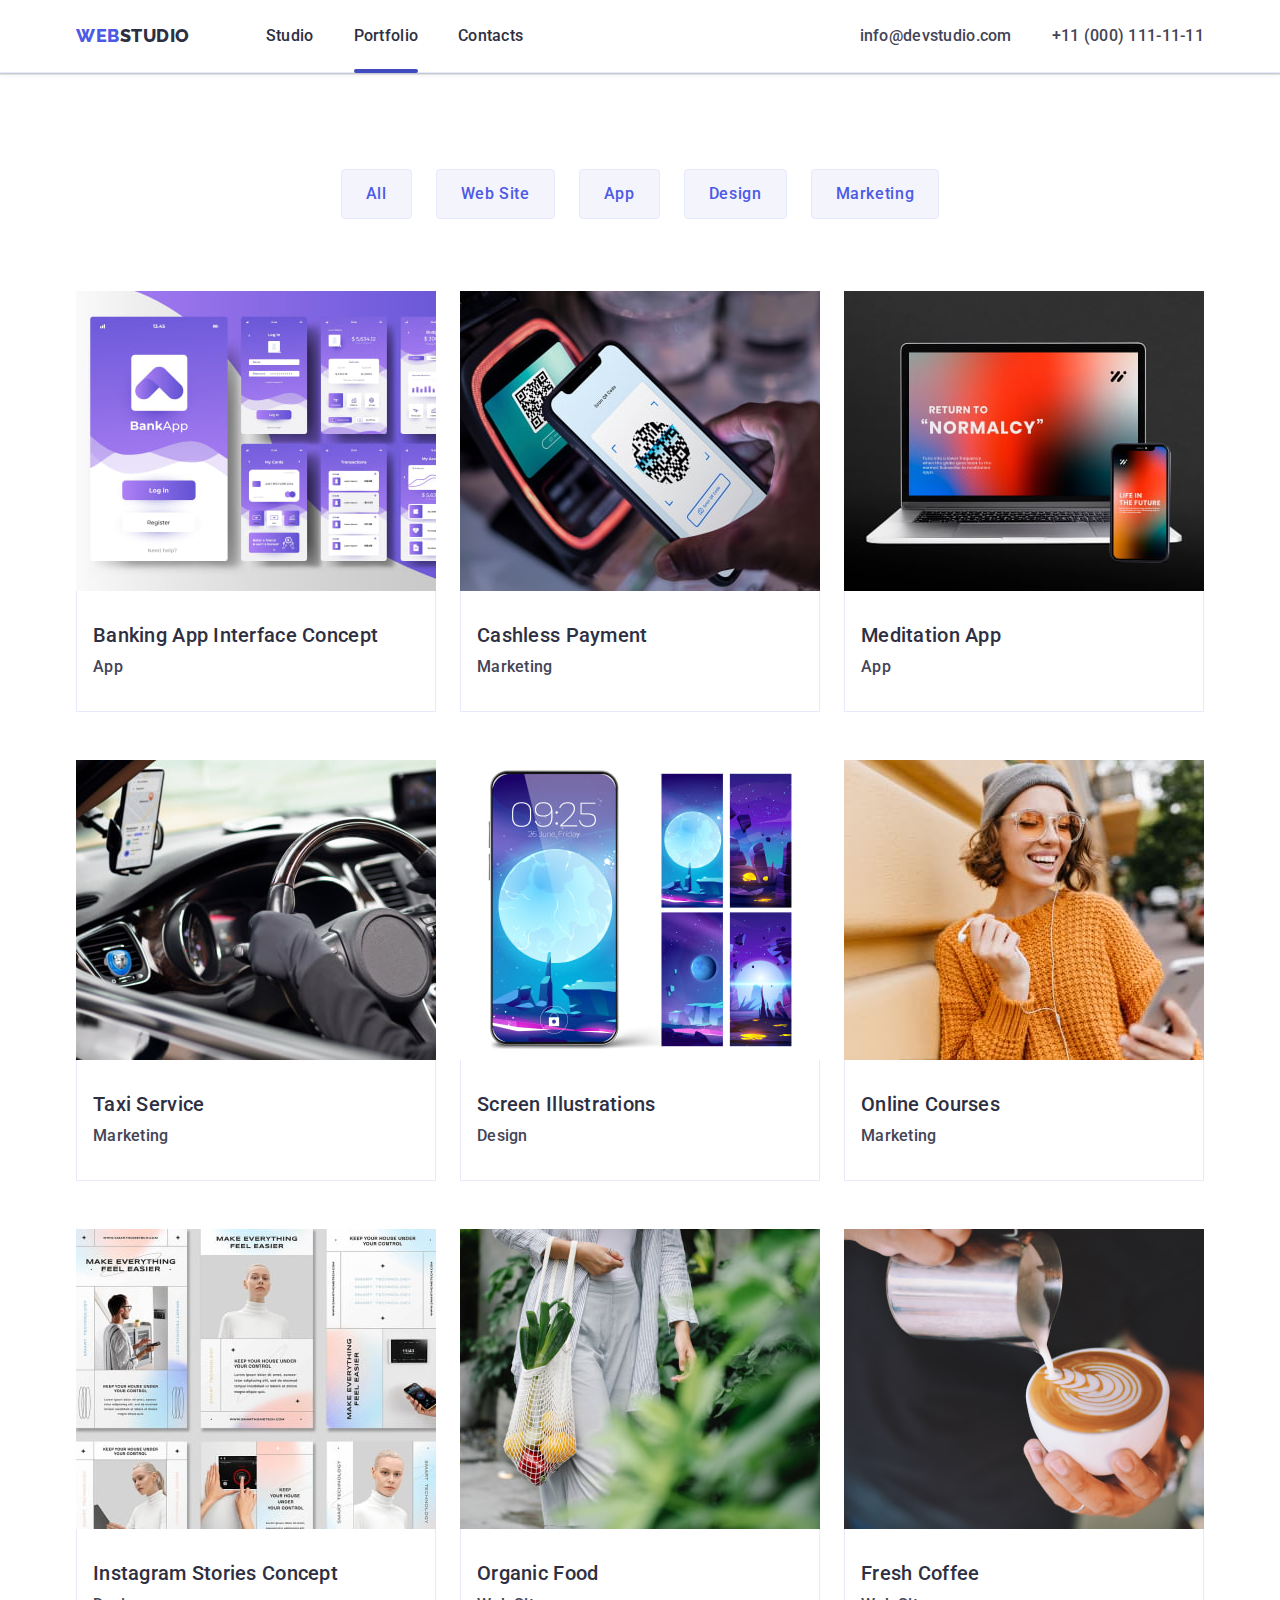
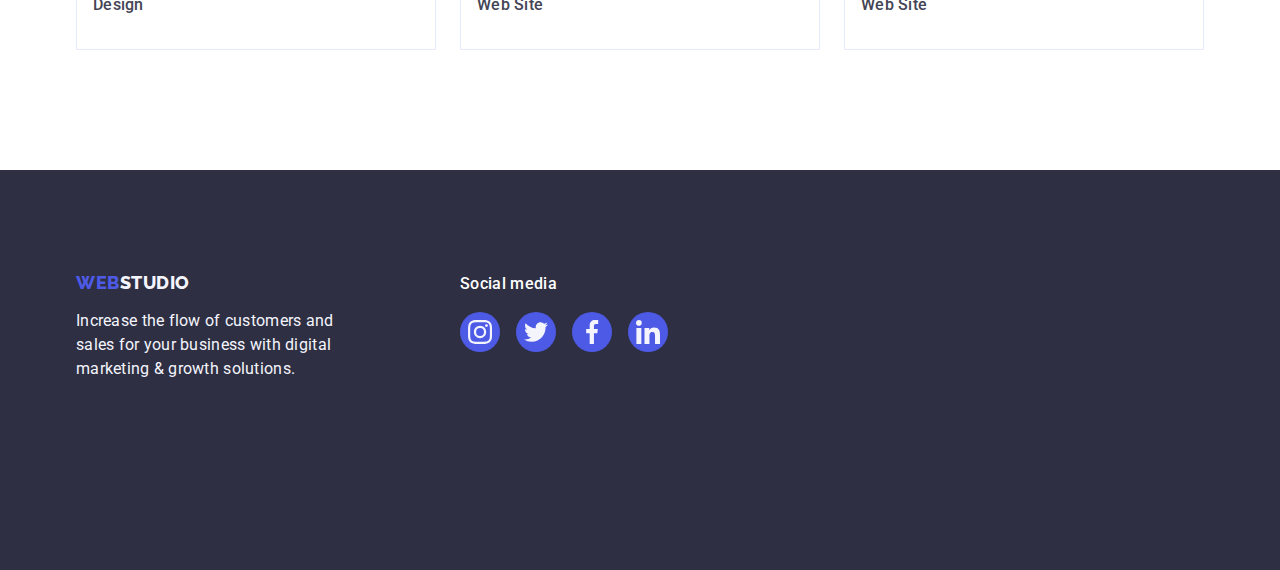
==== commit fd14cc57: "Add files via upload" ====
--- a/portfolio.html
+++ b/portfolio.html
@@ -254,45 +254,48 @@
     <!--footer-->
     <footer class="footer">
       <div class="container">
-        <a class="footer-logo link" href="./index.html"
-          >Web<span class="footer-logo-span">Studio</span></a
-        >
-        <p class="footer-par">
-          Increase the flow of customers and sales for your business with digital marketing & growth
-          solutions.
-        </p>
-        <h3 class="footer-media">Social media</h3>
-        <ul class="secthreeiconlist">
-          <li>
-            <a class="secthreeiconbg" href="" aria-label="socialnetwork">
-              <svg class="secthreeicon" width="16px" height="16px">
-                <use href="./images/icons.svg#icon-instagram-2"></use>
-              </svg>
-            </a>
-          </li>
-          <li>
-            <a class="secthreeiconbg" href="" aria-label="socialnetwork">
-              <svg class="secthreeicon" width="16px" height="16px">
-                <use href="./images/icons.svg#icon-twitter-1"></use>
-              </svg>
-            </a>
-          </li>
-          <li>
-            <a class="secthreeiconbg" href="" aria-label="socialnetwork">
-              <svg class="secthreeicon" width="16px" height="16px">
-                <use href="./images/icons.svg#icon-facebook-1"></use>
-              </svg>
-            </a>
-          </li>
-          <li>
-            <a class="secthreeiconbg" href="" aria-label="socialnetwork">
-              <svg class="secthreeicon" width="16px" height="16px">
-                <use href="./images/icons.svg#icon-linkedin-1"></use>
-              </svg>
-            </a>
-          </li>
-        </ul>
-      </div>
-    </footer>
+        <div class="foot-one">
+          <a class="footer-logo link" href="./index.html"
+            >Web<span class="footer-logo-span">Studio</span></a
+          >
+          <p class="footer-par">
+            Increase the flow of customers and sales for your business with digital marketing & growth
+            solutions.
+          </p>
+        </div>
+        <div class="foot-two">
+          <p class="footer-media">Social media</p>
+          <ul class="footer-social">
+            <li class="fsocial-item">
+              <a class="fsocial-link" href="" aria-label="socialnetwork">
+                <svg class="fsocial-icon" width="24" height="24">
+                  <use href="./images/icons.svg#icon-instagram-2"></use>
+                </svg>
+              </a>
+            </li>
+            <li class="fsocial-item">
+              <a class="fsocial-link" href="" aria-label="socialnetwork">
+                <svg class="fsocial-icon" width="24" height="24">
+                  <use href="./images/icons.svg#icon-twitter-1"></use>
+                </svg>
+              </a>
+            </li>
+            <li class="fsocial-item">
+              <a class="fsocial-link" href="" aria-label="socialnetwork">
+                <svg class="fsocial-icon" width="24" height="24">
+                  <use href="./images/icons.svg#icon-facebook-1"></use>
+                </svg>
+              </a>
+            </li>
+            <li class="fsocial-item">
+              <a class="fsocial-link" href="" aria-label="socialnetwork">
+                <svg class="fsocial-icon" width="24" height="24">
+                  <use href="./images/icons.svg#icon-linkedin-1"></use>
+                </svg>
+              </a>
+            </li>
+          </ul>
+        </div>    
+      </footer>
   </body>
 </html>
--- a/css/styles.css
+++ b/css/styles.css
@@ -20,6 +20,7 @@
   font-weight: 400;
   color: var(--maincolor);
   background-color: var(--mainbg);
+  max-width: 1440px;
 }
 
 *,
@@ -446,8 +447,10 @@
 }
 .footer .container {
   display: flex;
-  gap: 269px;
-  justify-content: baseline;
+ 
+  
+  align-items: baseline;
+  
 }
 
 .footer-logo {
@@ -483,33 +486,61 @@
 }
 
 .footer-par {
-  display: block;
-
-  position: absolute;
-  top: 140px;
-  left: 156px;
-
+  
   font-size: 16px;
   font-family: Roboto;
   font-style: normal;
   line-height: 1.5;
-
   width: 264px;
-  height: 72px;
+  
+}
+.foot-one {
+  margin-right: 120px;
+}
+.foot-two {
+
 }
 .footer-media {
   font-size: 16px;
-
   font-weight: 500;
   line-height: 1.5;
   letter-spacing: 0.32px;
-}
-
-.footer .secthreeiconlist {
-  position: absolute;
-  top: 140px;
-  left: 540px;
-}
+  color: var(--mainbg);
+  margin-bottom: 16px;
+}
+
+.footer-social {
+ display: flex;
+ gap: 16px;
+}
+.fsocial-item {
+  width: 40px;
+  height: 40px;
+
+}
+.fsocial-link {
+  width: 100%;
+  height: 100%;
+  background-color: var(--logo1color);
+  border-radius: 50%;
+  display: flex;
+  justify-content: center;
+  align-items: center;
+
+  transition: background-color var(--hover-anim);
+  cursor: pointer;
+}
+.fsocial-link:hover,
+.fsocial-link:focus {
+
+  background-color: var(--socialnet-link-hover); 
+}
+
+.fsocial-icon {
+  fill: #f4f4fd;
+}
+
+
 /** backdrop **/
 .backdrop.is-hidden {
   opacity: 0;
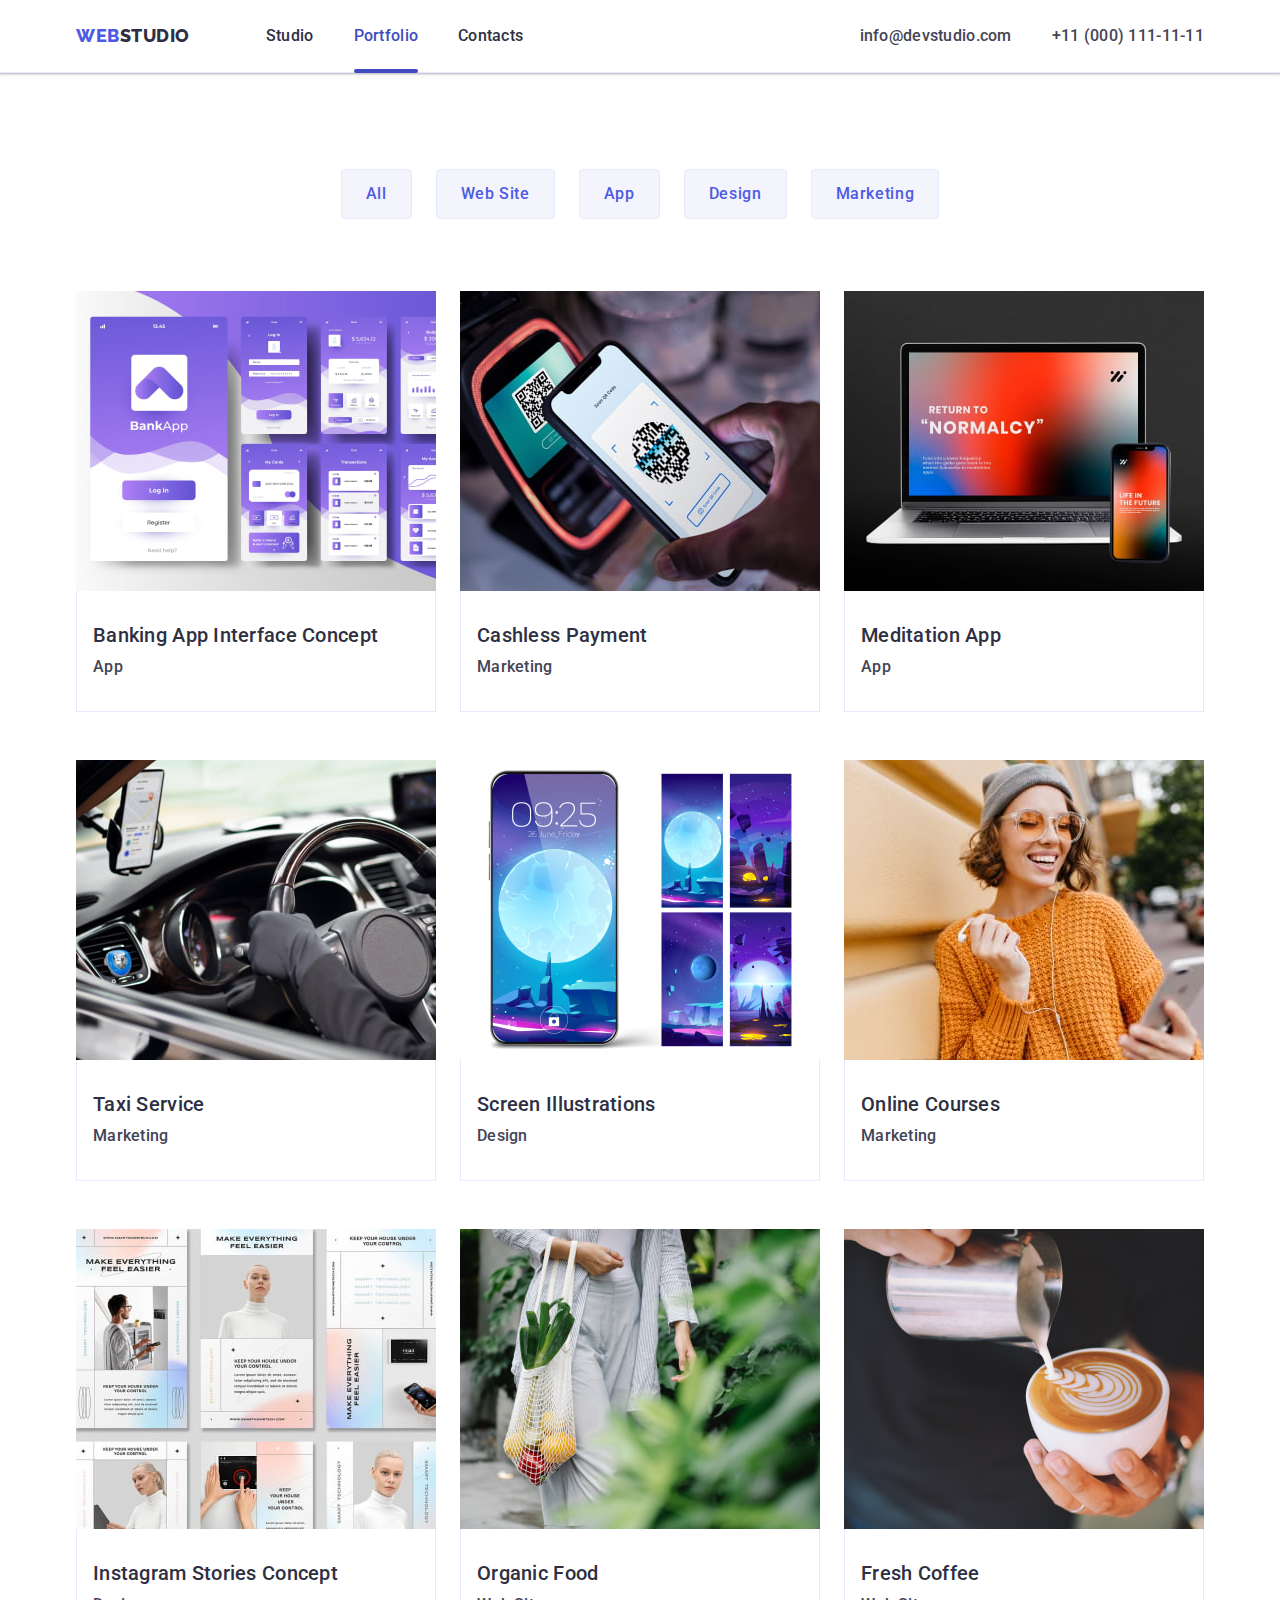
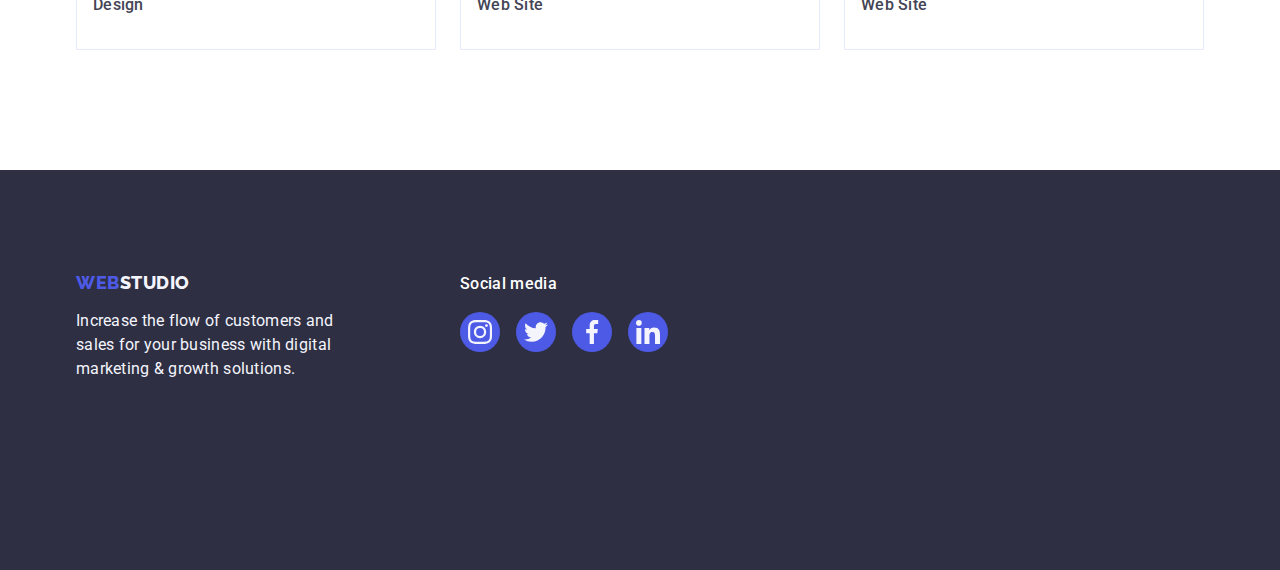
==== commit 01eadbe4: "Add files via upload" ====
--- a/portfolio.html
+++ b/portfolio.html
@@ -65,7 +65,7 @@
 
           <ul class="list portf-list">
             <li class="portf-item">
-              <a class="link" href="">
+              <a class="link portf-item-link" href="">
                 <div class="portf-item-wrap">
                   <img
                     class="img-portf"
@@ -295,7 +295,9 @@
               </a>
             </li>
           </ul>
-        </div>    
-      </footer>
+        </div> 
+      </div>
+
+    </footer>
   </body>
 </html>
--- a/css/styles.css
+++ b/css/styles.css
@@ -178,7 +178,9 @@
   position: relative;
 }
 .nav-list-item {
-  /**position: relative;**/
+}
+.active {
+  color: var(--link-hov-foc);
 }
 
 .nav-list-item.active::after {
@@ -337,8 +339,7 @@
   border-radius: 0px 0px 4px 4px;
   background-color: var(--mainbg);
 }
-.sec-three-img {
-}
+
 .sectreecont {
   padding: 32px 0px;
 }
@@ -365,9 +366,14 @@
   justify-content: center;
   gap: 24px;
 }
-.secthreeiconbg {
+.secthreeiconlistitem {
   width: 40px;
   height: 40px;
+}
+
+.secthreeiconbg {
+  width: 100%;
+  height: 100%;
 
   background-color: var(--logo1color);
   border-radius: 50%;
@@ -375,7 +381,7 @@
   display: flex;
   justify-content: center;
   align-items: center;
-  /**padding: 12px 12px;**/
+
   gap: 24px;
 
   transition: background-color var(--hover-anim);
@@ -447,10 +453,8 @@
 }
 .footer .container {
   display: flex;
- 
-  
+
   align-items: baseline;
-  
 }
 
 .footer-logo {
@@ -486,20 +490,16 @@
 }
 
 .footer-par {
-  
   font-size: 16px;
   font-family: Roboto;
   font-style: normal;
   line-height: 1.5;
   width: 264px;
-  
 }
 .foot-one {
   margin-right: 120px;
 }
-.foot-two {
-
-}
+
 .footer-media {
   font-size: 16px;
   font-weight: 500;
@@ -510,13 +510,12 @@
 }
 
 .footer-social {
- display: flex;
- gap: 16px;
+  display: flex;
+  gap: 16px;
 }
 .fsocial-item {
   width: 40px;
   height: 40px;
-
 }
 .fsocial-link {
   width: 100%;
@@ -532,14 +531,12 @@
 }
 .fsocial-link:hover,
 .fsocial-link:focus {
-
-  background-color: var(--socialnet-link-hover); 
+  background-color: var(--socialnet-link-hover);
 }
 
 .fsocial-icon {
   fill: #f4f4fd;
 }
-
 
 /** backdrop **/
 .backdrop.is-hidden {
@@ -551,8 +548,10 @@
   position: fixed;
   top: 0;
   left: 0;
+
+  width: 100%;
   height: 100%;
-  width: 100%;
+
   background-color: rgba(46, 47, 66, 0.4);
   transition: opacity var(--hover-anim), visibility var(--hover-anim),
     pointer-events var(--hover-anim);
@@ -570,6 +569,7 @@
   background: #fcfcfc;
   box-shadow: 0px 2px 1px 0px rgba(0, 0, 0, 0.2), 0px 1px 3px 0px rgba(0, 0, 0, 0.12),
     0px 1px 1px 0px rgba(0, 0, 0, 0.14);
+    transition: transform var(--hover-anim);
 }
 .modal-close-btn {
   position: absolute;
@@ -660,11 +660,12 @@
   transition: box-shadow var(--hover-anim);
 }
 
-
-
 .portf-item:hover {
   box-shadow: 0px 2px 1px 0px rgba(46, 47, 66, 0.08), 0px 1px 1px 0px rgba(46, 47, 66, 0.16),
     0px 1px 6px 0px rgba(46, 47, 66, 0.08);
+}
+.portf-item-link {
+  display: block;
 }
 .portf-item-wrap {
   position: relative;
